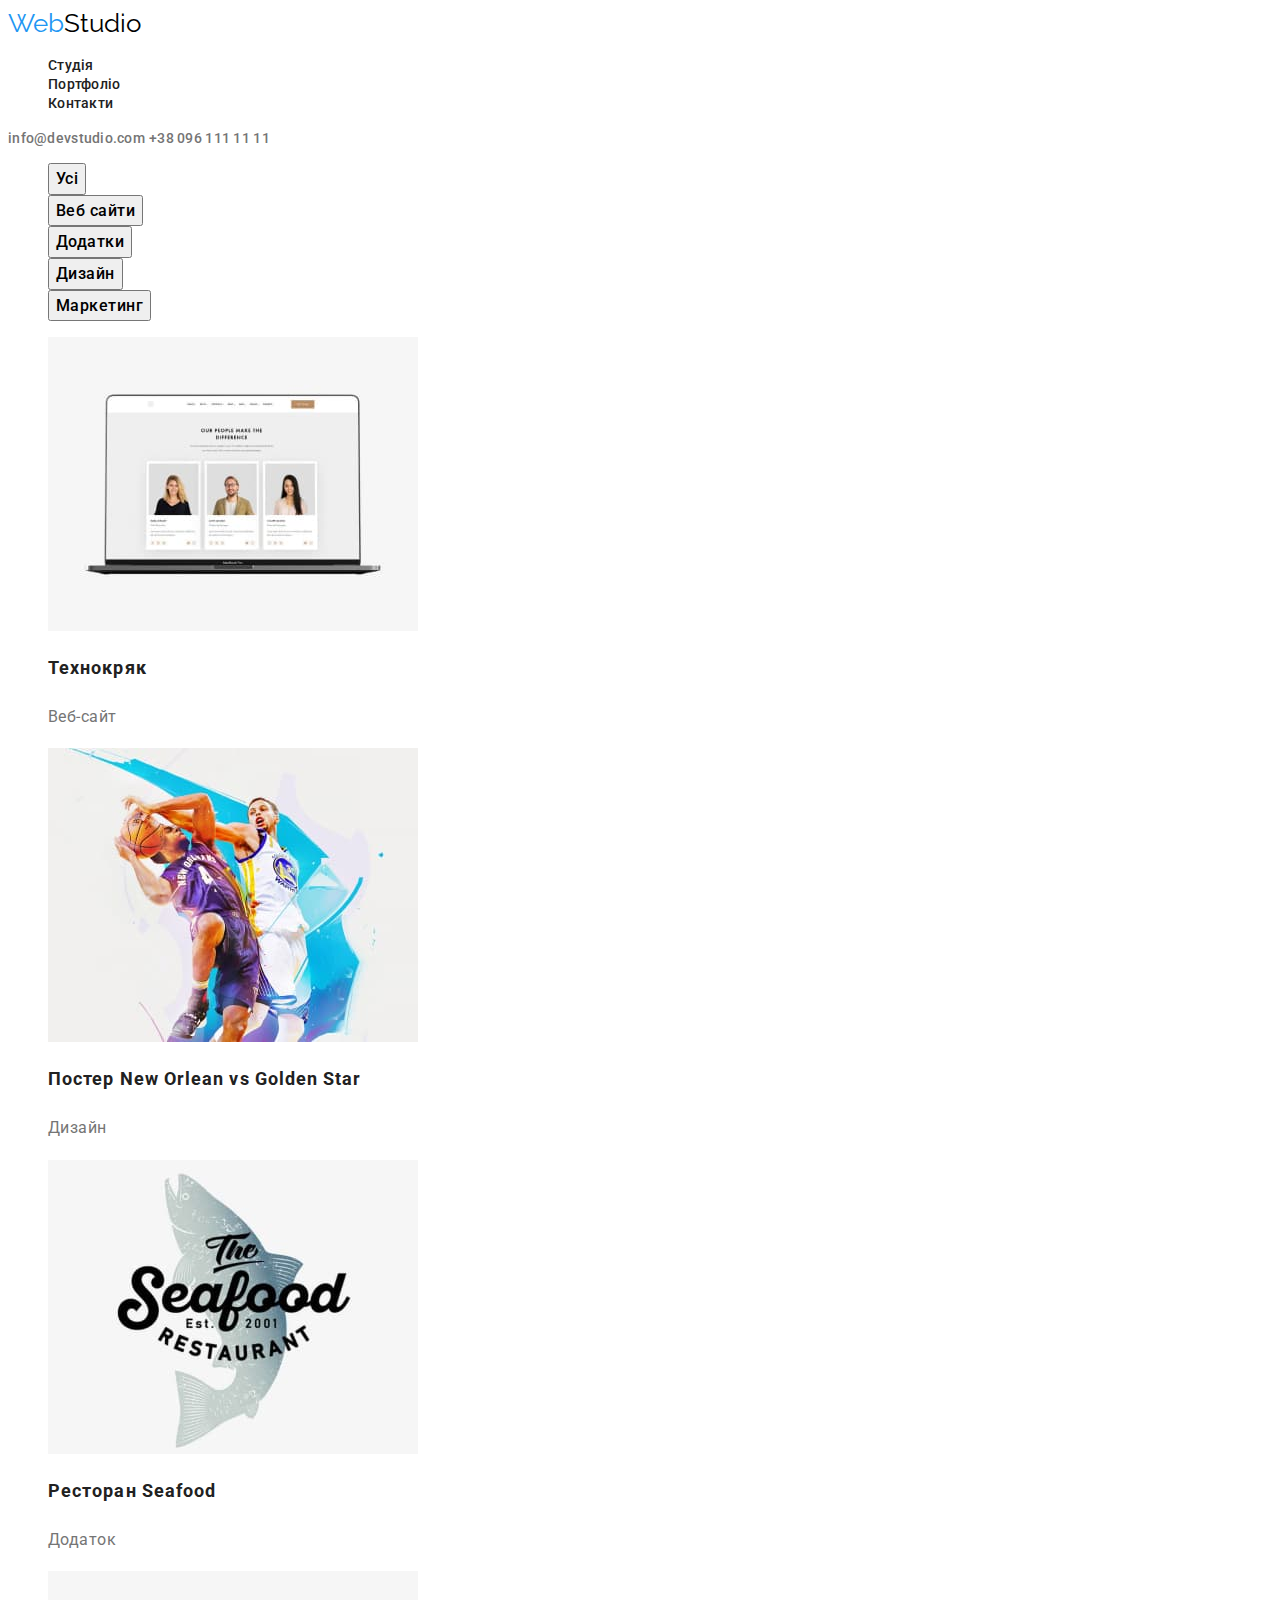
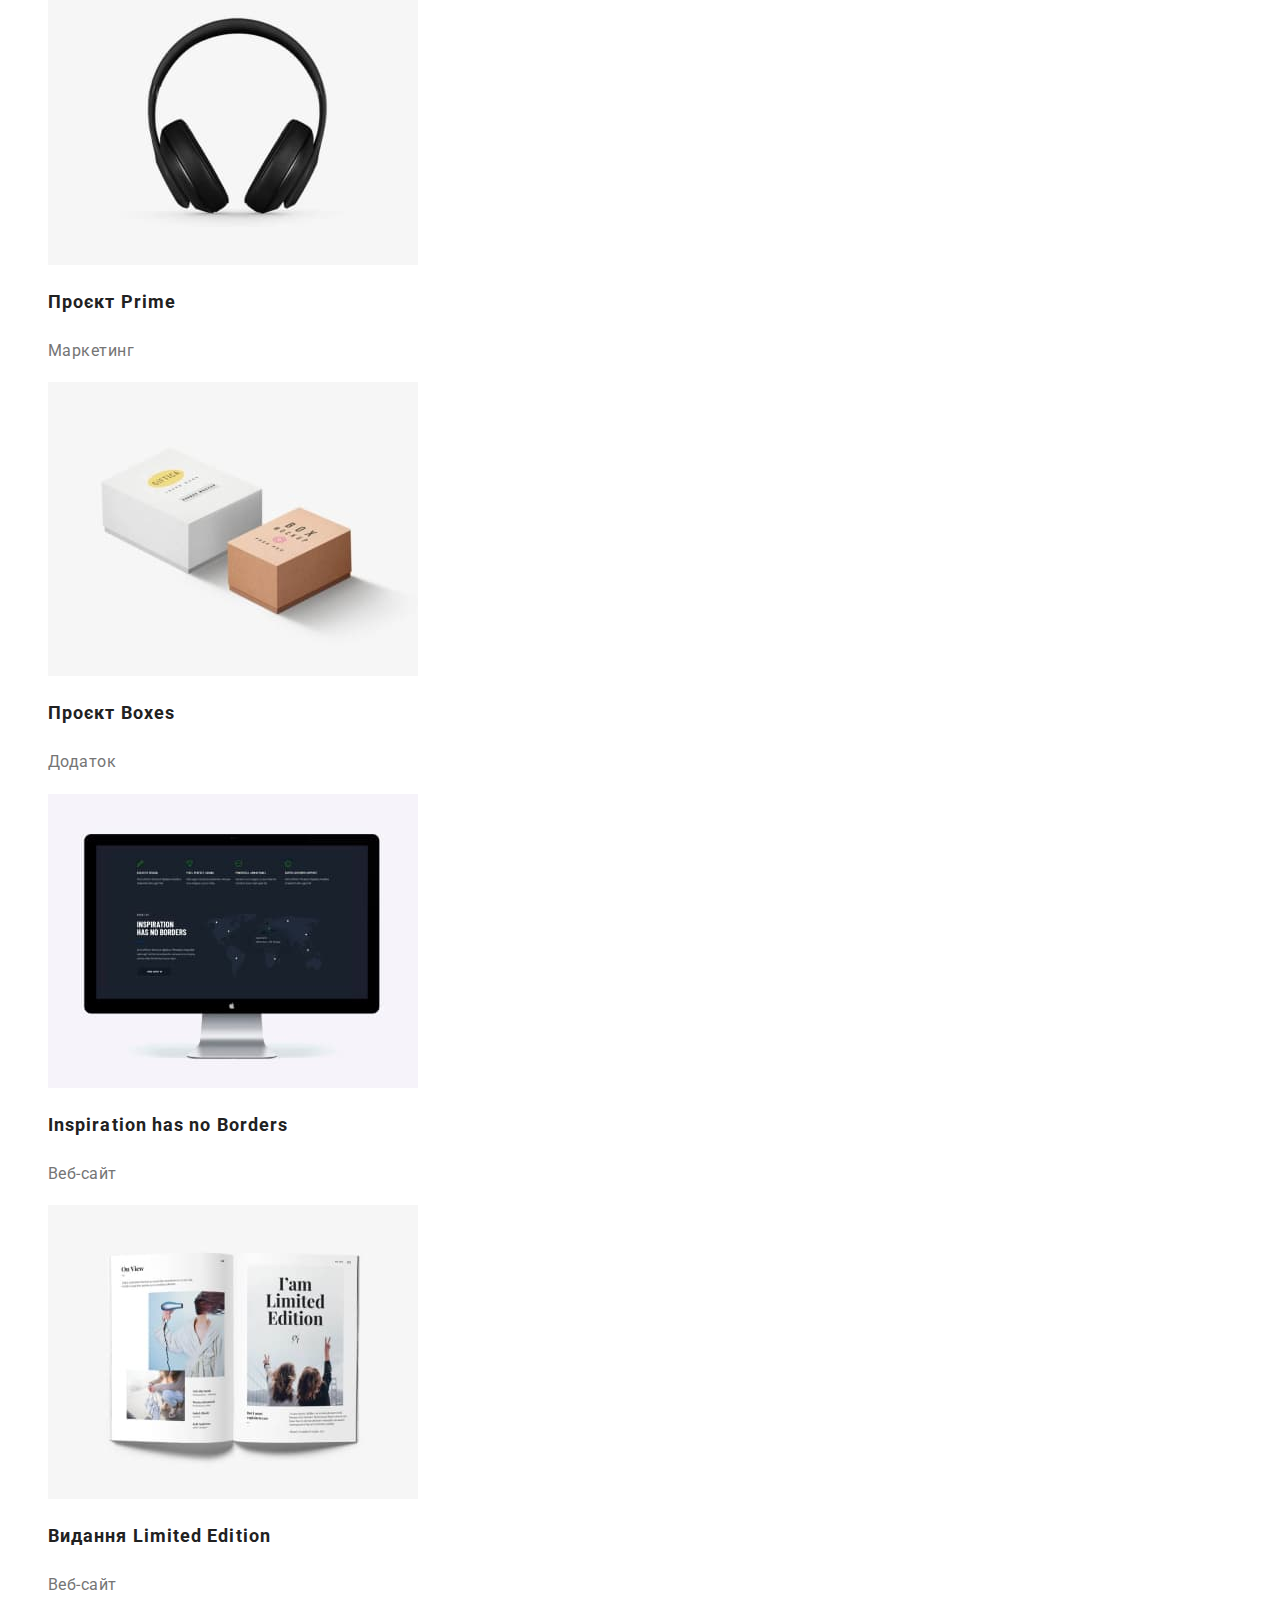
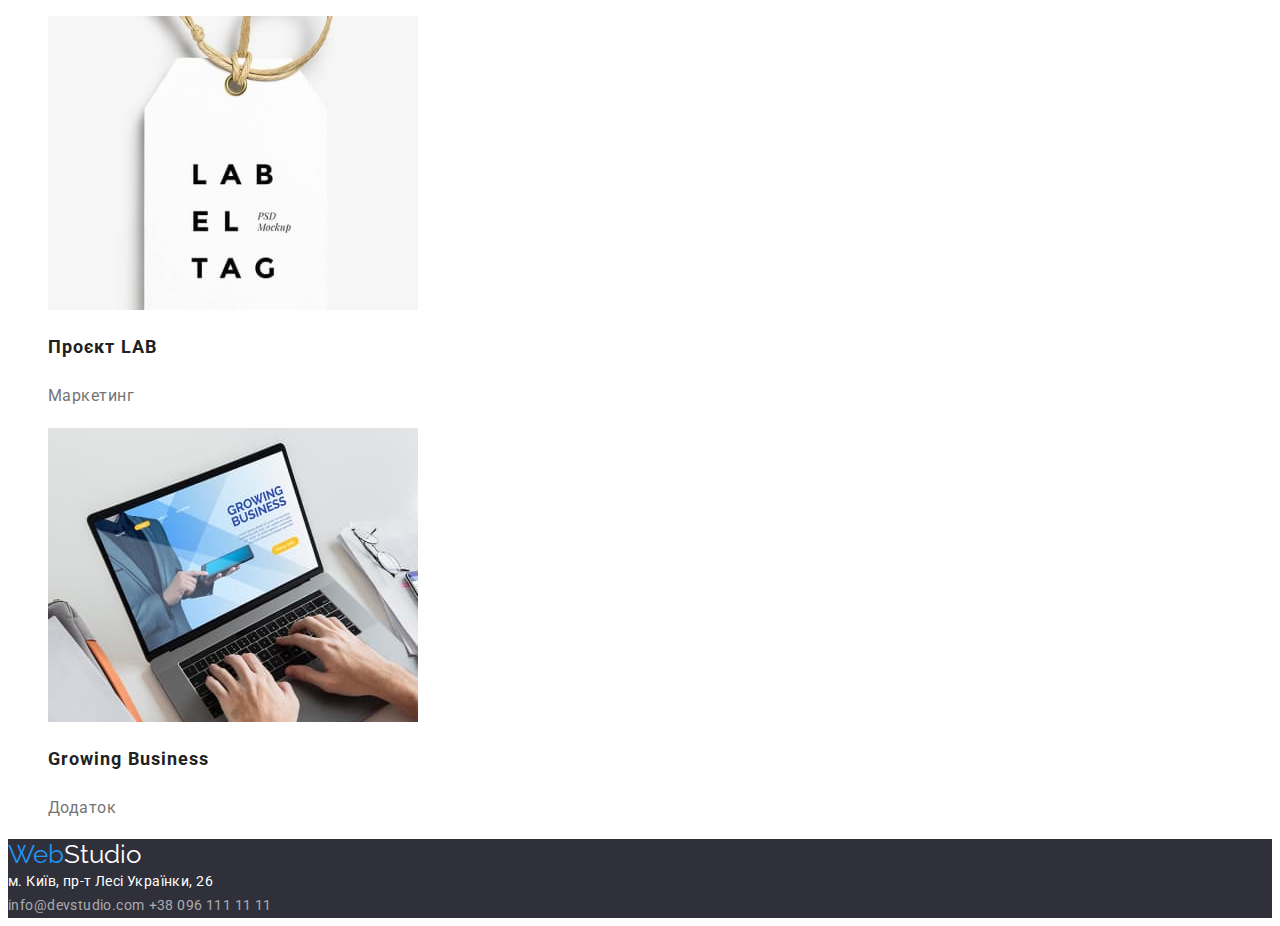
==== portfolio.html @ 0f6d8160 "homework-3" ====
<!DOCTYPE html>
<html lang="uk">
  <head>
    <meta charset="UTF-8" />
    <meta http-equiv="X-UA-Compatible" content="IE=edge" />
    <meta name="viewport" content="width=device-width, initial-scale=1.0" />
    <title>portfolio</title>
    <link
      href="https://fonts.googleapis.com/css2?family=Raleway:wght@700&family=Roboto:wght@400;500;700;900&display=swap"
      rel="stylesheet"
    />
    <link rel="stylesheet" href="./css/styles.css" />
  </head>
  <body>
    <header>
      <a href="./index.html" class="logo-header"><span class="logo-blue">Web</span>Studio</a>
      <nav>
        <ul class="list">
          <li><a class="link" href="./index.html">Студія</a></li>
          <li><a class="link" href="./portfolio.html">Портфоліо</a></li>
          <li><a class="link" href="">Контакти</a></li>
        </ul>
      </nav>
      <a href="mailto:info@devstudio.com" class="link-address">info@devstudio.com</a>
      <a href="tel:+380961111111" class="link-address">+38 096 111 11 11</a>
    </header>
    <main>
      <section>
        <ul class="list">
          <li><button type="button" class="buttons">Усі</button></li>
          <li><button type="button" class="buttons">Веб сайти</button></li>
          <li><button type="button" class="buttons">Додатки</button></li>
          <li><button type="button" class="buttons">Дизайн</button></li>
          <li><button type="button" class="buttons">Маркетинг</button></li>
        </ul>
        <ul class="list">
          <li>
            <img src="./images/techno.jpg" alt="технокряк" width="370" height="294" />
            <h2 class="projects">Технокряк</h2>
            <p class="jobs">Веб-сайт</p>
          </li>
          <li>
            <img src="./images/new-orlean.jpg" alt="постер команд" width="370" height="294" />
            <h2 class="projects">Постер New Orlean vs Golden Star</h2>
            <p class="jobs">Дизайн</p>
          </li>
          <li>
            <img src="./images/seafood.jpg" alt="ресторан" width="370" height="294" />
            <h2 class="projects">Ресторан Seafood</h2>
            <p class="jobs">Додаток</p>
          </li>
          <li>
            <img src="./images/prime.jpg" alt="проект прайм" width="370" height="294" />
            <h2 class="projects">Проєкт Prime</h2>
            <p class="jobs">Маркетинг</p>
          </li>
          <li>
            <img src="./images/boxes.jpg" alt="проект" width="370" height="294" />
            <h2 class="projects">Проєкт Boxes</h2>
            <p class="jobs">Додаток</p>
          </li>
          <li>
            <img
              src="./images/inspiration.jpg"
              alt="зображення веб-сайту"
              width="370"
              height="294"
            />
            <h2 class="projects">Inspiration has no Borders</h2>
            <p class="jobs">Веб-сайт</p>
          </li>
          <li>
            <img src="./images/limited-edition.jpg" alt="видання книги" width="370" height="294" />
            <h2 class="projects">Видання Limited Edition</h2>
            <p class="jobs">Веб-сайт</p>
          </li>
          <li>
            <img src="./images/lab.jpg" alt="проект лаб" width="370" height="294" />
            <h2 class="projects">Проєкт LAB</h2>
            <p class="jobs">Маркетинг</p>
          </li>
          <li>
            <img
              src="./images/growing-business.jpg"
              alt="зображення додатка"
              width="370"
              height="294"
            />
            <h2 class="projects">Growing Business</h2>
            <p class="jobs">Додаток</p>
          </li>
        </ul>
      </section>
    </main>
    <footer class="footer">
      <a href="./index.html" class="logo-info"><span class="logo-blue">Web</span>Studio</a>
      <address class="address">м. Київ, пр-т Лесі Українки, 26</address>
      <a href="mailto:info@devstudio.com" class="contacts">info@devstudio.com</a>
      <a href="tel:+380961111111" class="contacts">+38 096 111 11 11</a>
    </footer>
  </body>
</html>
---- css/styles.css ----
:root {
  --primary-text-color: #212121;
  --title-text-color: #ffffff;
  --accent-color: #2196f3;
  --info-text: #757575;
  --bgc-color: #2f303a;
  --logo-color: #000000;
}

body {
  color: var(--primary-text-color);
  background-color: var(--title-text-color);
  font-family: 'Roboto', sans-serif;
}

.link {
  color: var(--primary-text-color);
  text-decoration: none;
  font-weight: 500;
  font-size: 14px;
  line-height: 1.14;
  letter-spacing: 0.02em;
}
.list .link:hover,
.list .link:focus {
  color: var(--accent-color);
}
.link-address {
  color: var(--info-text);
  text-decoration: none;
  font-weight: 500;
  font-size: 14px;
  line-height: 1.14;
  letter-spacing: 0.02em;
}
.link-address:hover,
.link-address:focus {
  color: var(--accent-color);
}

.title {
  color: var(--title-text-color);
  background-color: var(--bgc-color);
  font-weight: 900;
  font-size: 44px;
  line-height: 1.4;
  text-align: center;
  letter-spacing: 0.06em;
  text-transform: uppercase;
}
.post-title {
  font-size: 36px;
  line-height: 1.2;
  text-align: center;
  letter-spacing: 0.03em;
}
.section {
  text-align: center;
}
.button {
  font-family: 'Roboto';
  background-color: var(--accent-color);
  color: var(--title-text-color);
  cursor: pointer;
  font-weight: 700;
  font-size: 16px;
  line-height: 1.9;
  letter-spacing: 0.06em;
}
.list {
  list-style: none;
}
.text {
  text-transform: uppercase;
  font-size: 14px;
  line-height: 1.14;
  letter-spacing: 0.03em;
}
.post-text {
  color: var(--info-text);
  font-size: 14px;
  line-height: 1.7;
  letter-spacing: 0.03em;
}
.worker {
  font-weight: 500;
  font-size: 16px;
  line-height: 1.2;
  list-style: none;
  letter-spacing: 0.03em;
}
.workplace {
  color: var(--info-text);
  font-size: 16px;
  line-height: 1.2;
  letter-spacing: 0.03em;
}
.footer {
  background-color: var(--bgc-color);
}
.address {
  color: var(--title-text-color);
  font-size: 14px;
  line-height: 1.7;
  font-style: normal;
  letter-spacing: 0.03em;
}
.address:hover,
.address:focus {
  color: var(--accent-color);
}

.contacts {
  color: rgba(255, 255, 255, 0.6);
  font-size: 14px;
  line-height: 1.7;
  text-decoration: none;
  letter-spacing: 0.03em;
}
.contacts:hover,
.contacts:focus {
  color: var(--accent-color);
}
.logo-info {
  font-family: 'Raleway';
  color: var(--title-text-color);
  font-size: 26px;
  line-height: 1.2;
  text-decoration: none;
}
.logo-info .logo-blue {
  color: var(--accent-color);
}

/*portfolio*/
.logo-header {
  font-family: 'Raleway';
  color: var(--logo-color);
  font-size: 26px;
  line-height: 1.2;
  text-decoration: none;
}
.logo-header .logo-blue {
  color: var(--accent-color);
}
.buttons {
  font-family: 'Roboto';
  font-weight: 500;
  font-size: 16px;
  line-height: 1.6;
  cursor: pointer;
  letter-spacing: 0.03em;
}
.buttons:hover,
.buttons:focus {
  background-color: var(--accent-color);
  color: var(--title-text-color);
}
.projects {
  font-size: 18px;
  line-height: 2;
  letter-spacing: 0.06em;
}
.jobs {
  color: var(--info-text);
  font-size: 16px;
  line-height: 1.9;
  letter-spacing: 0.03em;
}
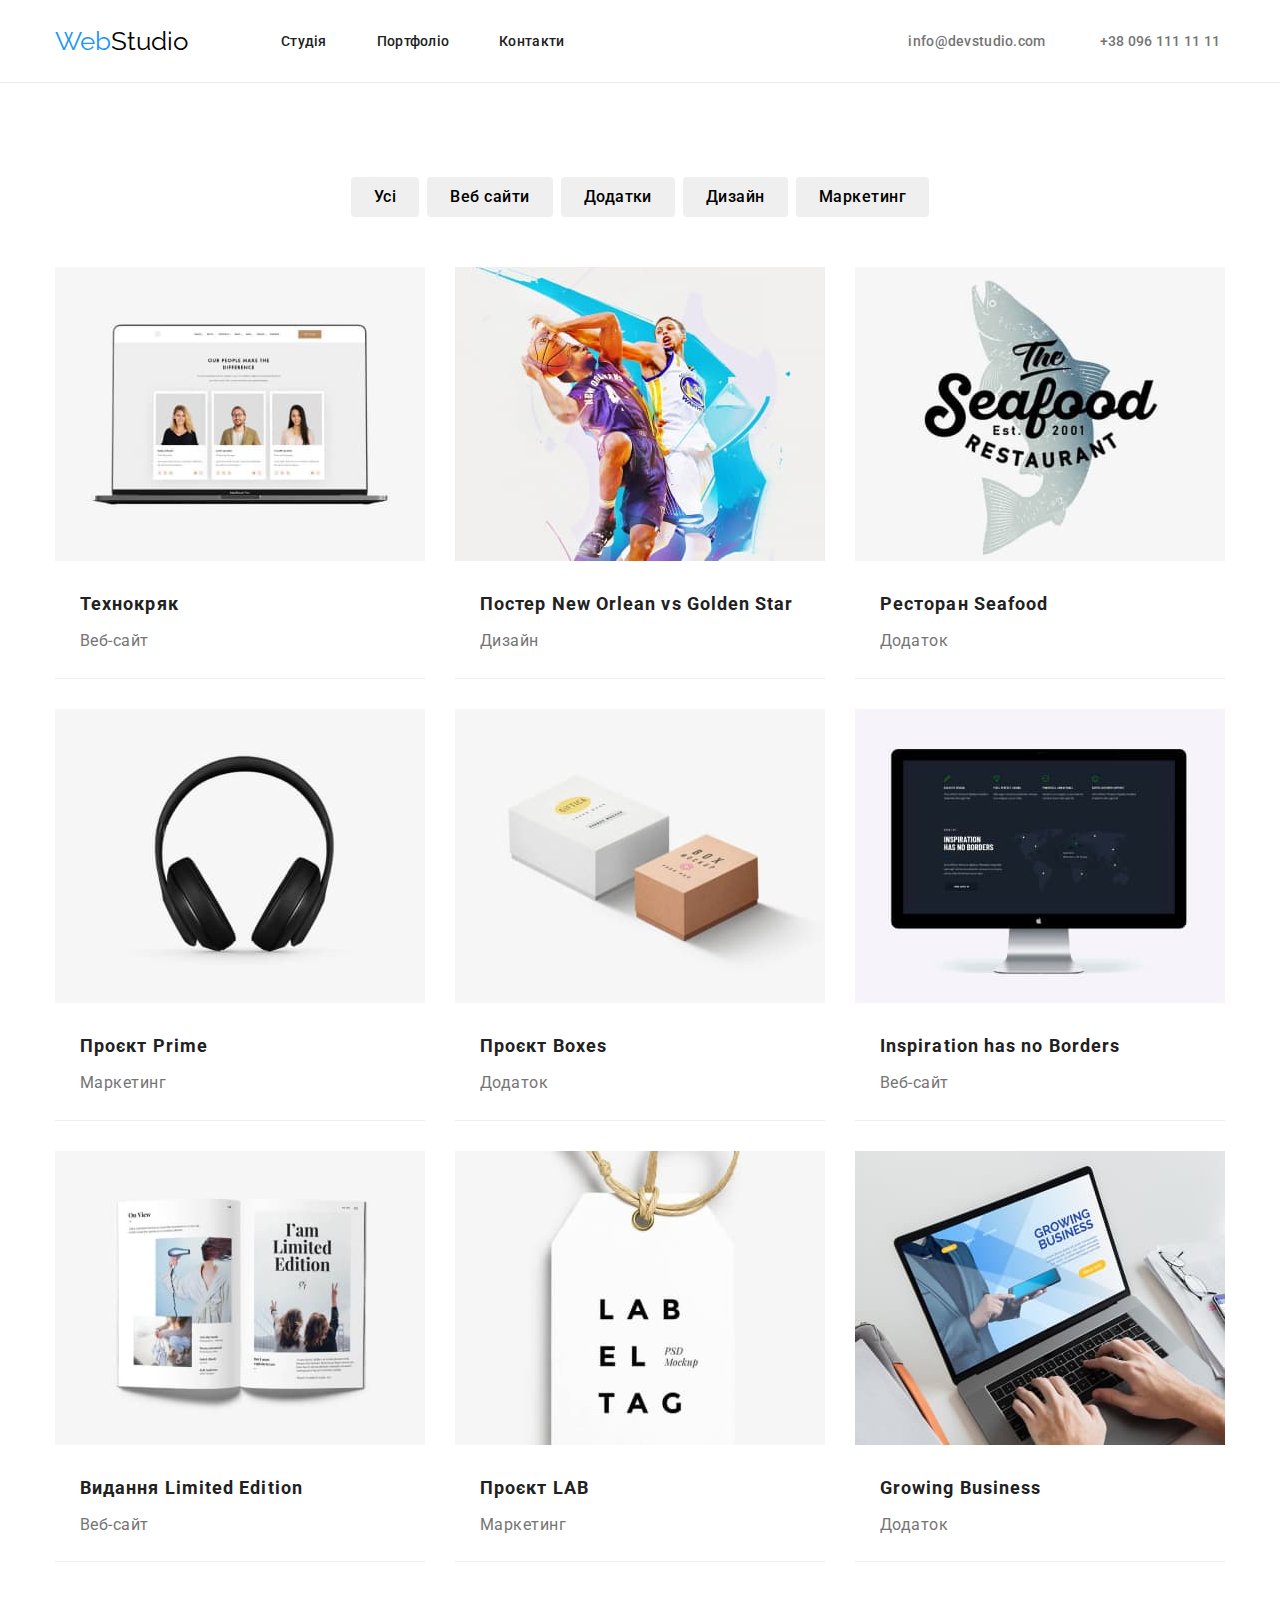
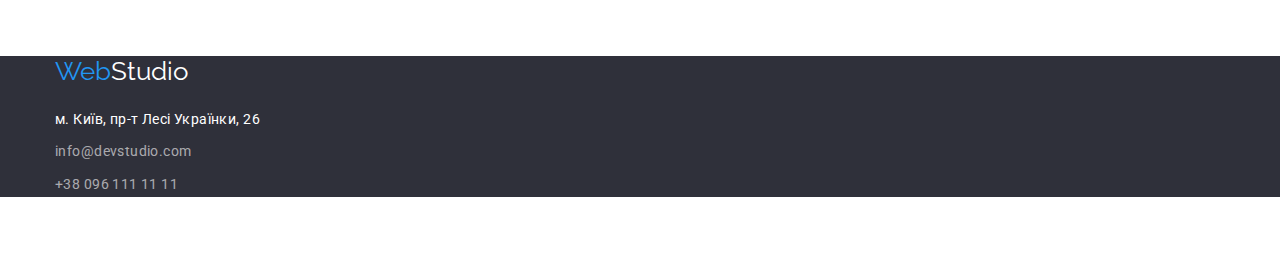
==== commit c607aeea: "hw-03" ====
--- a/portfolio.html
+++ b/portfolio.html
@@ -9,94 +9,133 @@
       href="https://fonts.googleapis.com/css2?family=Raleway:wght@700&family=Roboto:wght@400;500;700;900&display=swap"
       rel="stylesheet"
     />
+    <link
+      rel="stylesheet"
+      href="https://cdnjs.cloudflare.com/ajax/libs/modern-normalize/1.1.0/modern-normalize.min.css"
+    />
     <link rel="stylesheet" href="./css/styles.css" />
   </head>
   <body>
-    <header>
-      <a href="./index.html" class="logo-header"><span class="logo-blue">Web</span>Studio</a>
-      <nav>
-        <ul class="list">
-          <li><a class="link" href="./index.html">Студія</a></li>
-          <li><a class="link" href="./portfolio.html">Портфоліо</a></li>
-          <li><a class="link" href="">Контакти</a></li>
-        </ul>
-      </nav>
-      <a href="mailto:info@devstudio.com" class="link-address">info@devstudio.com</a>
-      <a href="tel:+380961111111" class="link-address">+38 096 111 11 11</a>
+    <header class="header">
+      <div class="container main-nav">
+        <div class="logotype">
+          <a href="./index.html" class="logo-header"><span class="logo-blue">Web</span>Studio</a>
+        </div>
+        <nav>
+          <ul class="list">
+            <li class="item"><a class="link" href="./index.html">Студія</a></li>
+            <li class="item"><a class="link" href="./portfolio.html">Портфоліо</a></li>
+            <li class="item"><a class="link" href="">Контакти</a></li>
+          </ul>
+        </nav>
+        <div class="mail-tel">
+          <a href="mailto:info@devstudio.com" class="link-address">info@devstudio.com</a>
+          <a href="tel:+380961111111" class="link-address">+38 096 111 11 11</a>
+        </div>
+      </div>
     </header>
     <main>
-      <section>
-        <ul class="list">
-          <li><button type="button" class="buttons">Усі</button></li>
-          <li><button type="button" class="buttons">Веб сайти</button></li>
-          <li><button type="button" class="buttons">Додатки</button></li>
-          <li><button type="button" class="buttons">Дизайн</button></li>
-          <li><button type="button" class="buttons">Маркетинг</button></li>
-        </ul>
-        <ul class="list">
-          <li>
-            <img src="./images/techno.jpg" alt="технокряк" width="370" height="294" />
-            <h2 class="projects">Технокряк</h2>
-            <p class="jobs">Веб-сайт</p>
-          </li>
-          <li>
-            <img src="./images/new-orlean.jpg" alt="постер команд" width="370" height="294" />
-            <h2 class="projects">Постер New Orlean vs Golden Star</h2>
-            <p class="jobs">Дизайн</p>
-          </li>
-          <li>
-            <img src="./images/seafood.jpg" alt="ресторан" width="370" height="294" />
-            <h2 class="projects">Ресторан Seafood</h2>
-            <p class="jobs">Додаток</p>
-          </li>
-          <li>
-            <img src="./images/prime.jpg" alt="проект прайм" width="370" height="294" />
-            <h2 class="projects">Проєкт Prime</h2>
-            <p class="jobs">Маркетинг</p>
-          </li>
-          <li>
-            <img src="./images/boxes.jpg" alt="проект" width="370" height="294" />
-            <h2 class="projects">Проєкт Boxes</h2>
-            <p class="jobs">Додаток</p>
-          </li>
-          <li>
-            <img
-              src="./images/inspiration.jpg"
-              alt="зображення веб-сайту"
-              width="370"
-              height="294"
-            />
-            <h2 class="projects">Inspiration has no Borders</h2>
-            <p class="jobs">Веб-сайт</p>
-          </li>
-          <li>
-            <img src="./images/limited-edition.jpg" alt="видання книги" width="370" height="294" />
-            <h2 class="projects">Видання Limited Edition</h2>
-            <p class="jobs">Веб-сайт</p>
-          </li>
-          <li>
-            <img src="./images/lab.jpg" alt="проект лаб" width="370" height="294" />
-            <h2 class="projects">Проєкт LAB</h2>
-            <p class="jobs">Маркетинг</p>
-          </li>
-          <li>
-            <img
-              src="./images/growing-business.jpg"
-              alt="зображення додатка"
-              width="370"
-              height="294"
-            />
-            <h2 class="projects">Growing Business</h2>
-            <p class="jobs">Додаток</p>
-          </li>
-        </ul>
+      <section class="section menu-nav">
+        <div class="container">
+          <ul class="nav-portfolio">
+            <li class="nav-item"><button type="button" class="buttons">Усі</button></li>
+            <li class="nav-item"><button type="button" class="buttons">Веб сайти</button></li>
+            <li class="nav-item"><button type="button" class="buttons">Додатки</button></li>
+            <li class="nav-item"><button type="button" class="buttons">Дизайн</button></li>
+            <li class="nav-item"><button type="button" class="buttons">Маркетинг</button></li>
+          </ul>
+          <ul class="photo-projects">
+            <li class="details">
+              <img src="./images/techno.jpg" alt="технокряк" width="370" height="294" />
+              <div class="frame">
+                <h2 class="projects">Технокряк</h2>
+                <p class="jobs">Веб-сайт</p>
+              </div>
+            </li>
+            <li class="details">
+              <img src="./images/new-orlean.jpg" alt="постер команд" width="370" height="294" />
+              <div class="frame">
+                <h2 class="projects">Постер New Orlean vs Golden Star</h2>
+                <p class="jobs">Дизайн</p>
+              </div>
+            </li>
+            <li class="details">
+              <img src="./images/seafood.jpg" alt="ресторан" width="370" height="294" />
+              <div class="frame">
+                <h2 class="projects">Ресторан Seafood</h2>
+                <p class="jobs">Додаток</p>
+              </div>
+            </li>
+            <li class="details">
+              <img src="./images/prime.jpg" alt="проект прайм" width="370" height="294" />
+              <div class="frame">
+                <h2 class="projects">Проєкт Prime</h2>
+                <p class="jobs">Маркетинг</p>
+              </div>
+            </li>
+            <li class="details">
+              <img src="./images/boxes.jpg" alt="проект" width="370" height="294" />
+              <div class="frame">
+                <h2 class="projects">Проєкт Boxes</h2>
+                <p class="jobs">Додаток</p>
+              </div>
+            </li>
+            <li class="details">
+              <img
+                src="./images/inspiration.jpg"
+                alt="зображення веб-сайту"
+                width="370"
+                height="294"
+              />
+              <div class="frame">
+                <h2 class="projects">Inspiration has no Borders</h2>
+                <p class="jobs">Веб-сайт</p>
+              </div>
+            </li>
+            <li class="details">
+              <img
+                src="./images/limited-edition.jpg"
+                alt="видання книги"
+                width="370"
+                height="294"
+              />
+              <div class="frame">
+                <h2 class="projects">Видання Limited Edition</h2>
+                <p class="jobs">Веб-сайт</p>
+              </div>
+            </li>
+            <li class="details">
+              <img src="./images/lab.jpg" alt="проект лаб" width="370" height="294" />
+              <div class="frame">
+                <h2 class="projects">Проєкт LAB</h2>
+                <p class="jobs">Маркетинг</p>
+              </div>
+            </li>
+            <li class="details">
+              <img
+                src="./images/growing-business.jpg"
+                alt="зображення додатка"
+                width="370"
+                height="294"
+              />
+              <div class="frame">
+                <h2 class="projects">Growing Business</h2>
+                <p class="jobs">Додаток</p>
+              </div>
+            </li>
+          </ul>
+        </div>
       </section>
     </main>
     <footer class="footer">
-      <a href="./index.html" class="logo-info"><span class="logo-blue">Web</span>Studio</a>
-      <address class="address">м. Київ, пр-т Лесі Українки, 26</address>
-      <a href="mailto:info@devstudio.com" class="contacts">info@devstudio.com</a>
-      <a href="tel:+380961111111" class="contacts">+38 096 111 11 11</a>
+      <div class="container">
+        <div class="footer-logo">
+          <a href="./index.html" class="logo-info"><span class="logo-blue">Web</span>Studio</a>
+        </div>
+        <address class="address">м. Київ, пр-т Лесі Українки, 26</address>
+        <a href="mailto:info@devstudio.com" class="contacts">info@devstudio.com</a>
+        <a href="tel:+380961111111" class="contacts">+38 096 111 11 11</a>
+      </div>
     </footer>
   </body>
 </html>
--- a/css/styles.css
+++ b/css/styles.css
@@ -13,6 +13,47 @@
   font-family: 'Roboto', sans-serif;
 }
 
+.container {
+  width: 1200px;
+  padding-right: 15px;
+  padding-left: 15px;
+  margin: 0 auto;
+
+  /*outline: 1px solid blueviolet;*/
+}
+.section {
+  padding-top: 94px;
+  padding-bottom: 94px;
+}
+.main-nav {
+  display: flex;
+  align-items: center;
+}
+/*Скидання стилів*/
+ul {
+  padding: 0;
+  margin: 0;
+}
+h1 {
+  padding: 0;
+  margin: 0;
+}
+h2 {
+  padding: 0;
+  margin: 0;
+}
+h3 {
+  padding: 0;
+  margin: 0;
+}
+p {
+  padding: 0;
+  margin: 0;
+}
+.header {
+  border-bottom: 1px solid #ececec;
+}
+
 .link {
   color: var(--primary-text-color);
   text-decoration: none;
@@ -21,11 +62,32 @@
   line-height: 1.14;
   letter-spacing: 0.02em;
 }
+.list {
+  display: inline-flex;
+  padding-left: 0;
+
+  list-style: none;
+}
+.list .item {
+  margin-top: 32px;
+  margin-right: 50px;
+  margin-bottom: 32px;
+}
+.list .item:last-child {
+  margin-right: 0;
+}
+
 .list .link:hover,
 .list .link:focus {
   color: var(--accent-color);
 }
+
 .link-address {
+  margin-right: 50px;
+  margin-left: 344px;
+  margin-top: 32px;
+  margin-bottom: 32px;
+
   color: var(--info-text);
   text-decoration: none;
   font-weight: 500;
@@ -38,26 +100,61 @@
   color: var(--accent-color);
 }
 
+.link-address:last-child {
+  margin-right: 0;
+  margin-left: 0;
+}
+
+.hero-title {
+  text-align: center;
+
+  background-color: var(--bgc-color);
+}
+
 .title {
-  color: var(--title-text-color);
-  background-color: var(--bgc-color);
+  padding-top: 200px;
+  margin-top: 0;
+  margin-bottom: 30px;
+
+  color: var(--title-text-color);
   font-weight: 900;
   font-size: 44px;
   line-height: 1.4;
-  text-align: center;
+  /*text-align: center;*/
   letter-spacing: 0.06em;
   text-transform: uppercase;
 }
 .post-title {
+  margin-top: 0;
+  margin-bottom: 50px;
+
   font-size: 36px;
   line-height: 1.2;
   text-align: center;
   letter-spacing: 0.03em;
 }
-.section {
-  text-align: center;
-}
+
+.photo {
+  padding: 0;
+
+  display: flex;
+  list-style: none;
+}
+
+.image-item {
+  margin-right: 30px;
+}
+.image-item:last-child {
+  margin-right: 0;
+}
+
 .button {
+  display: inline-block;
+  padding: 10px 32px;
+  min-width: 216px;
+  text-align: center;
+  margin-bottom: 200px;
+
   font-family: 'Roboto';
   background-color: var(--accent-color);
   color: var(--title-text-color);
@@ -66,11 +163,27 @@
   font-size: 16px;
   line-height: 1.9;
   letter-spacing: 0.06em;
-}
-.list {
-  list-style: none;
-}
+  border-radius: 4px;
+  border: 1px solid transparent;
+}
+
+.hero {
+  display: flex;
+  justify-content: space-between;
+
+  list-style: none;
+}
+
+.hero-item {
+  margin-right: 30px;
+}
+.hero-item:last-child {
+  margin-right: 0;
+}
+
 .text {
+  margin-bottom: 10px;
+
   text-transform: uppercase;
   font-size: 14px;
   line-height: 1.14;
@@ -82,57 +195,99 @@
   line-height: 1.7;
   letter-spacing: 0.03em;
 }
+
+.employees {
+  display: flex;
+  padding: 0;
+  list-style: none;
+}
+
+.worker-list {
+  margin-right: 30px;
+}
+.worker-list:last-child {
+  margin-right: 0;
+}
 .worker {
+  margin-top: 30px;
+  margin-bottom: 10px;
+
   font-weight: 500;
   font-size: 16px;
   line-height: 1.2;
   list-style: none;
   letter-spacing: 0.03em;
+  text-align: center;
 }
 .workplace {
+  margin-top: 0;
+  margin-bottom: 30px;
+
   color: var(--info-text);
   font-size: 16px;
   line-height: 1.2;
   letter-spacing: 0.03em;
+  text-align: center;
+}
+
+.address {
+  margin-bottom: 9px;
+
+  color: var(--title-text-color);
+  font-size: 14px;
+  line-height: 1.7;
+  font-style: normal;
+  letter-spacing: 0.03em;
+}
+.address:hover,
+.address:focus {
+  color: var(--accent-color);
+}
+
+.contacts {
+  display: block;
+  margin-bottom: 9px;
+
+  color: rgba(255, 255, 255, 0.6);
+  font-size: 14px;
+  line-height: 1.7;
+  text-decoration: none;
+  letter-spacing: 0.03em;
+}
+.contacts:last-child {
+  margin-bottom: 60px;
+}
+.contacts:hover,
+.contacts:focus {
+  color: var(--accent-color);
+}
+
+.logotype {
+  margin-right: 93px;
+}
+
+.logo-info {
+  /* margin-bottom: 20px;*/
+
+  font-family: 'Raleway';
+  color: var(--title-text-color);
+  font-size: 26px;
+  line-height: 1.2;
+  text-decoration: none;
+}
+.logo-info .logo-blue {
+  color: var(--accent-color);
+}
+.footer-logo {
+  /*margin-top: 60px;*/
+  margin-bottom: 20px;
 }
 .footer {
   background-color: var(--bgc-color);
 }
-.address {
-  color: var(--title-text-color);
-  font-size: 14px;
-  line-height: 1.7;
-  font-style: normal;
-  letter-spacing: 0.03em;
-}
-.address:hover,
-.address:focus {
-  color: var(--accent-color);
-}
-
-.contacts {
-  color: rgba(255, 255, 255, 0.6);
-  font-size: 14px;
-  line-height: 1.7;
-  text-decoration: none;
-  letter-spacing: 0.03em;
-}
-.contacts:hover,
-.contacts:focus {
-  color: var(--accent-color);
-}
-.logo-info {
-  font-family: 'Raleway';
-  color: var(--title-text-color);
-  font-size: 26px;
-  line-height: 1.2;
-  text-decoration: none;
-}
-.logo-info .logo-blue {
-  color: var(--accent-color);
-}
 
 /*portfolio*/
+
 .logo-header {
   font-family: 'Raleway';
   color: var(--logo-color);
@@ -143,27 +298,78 @@
 .logo-header .logo-blue {
   color: var(--accent-color);
 }
+.nav-portfolio {
+  padding-left: 0;
+  margin-top: 0;
+  margin-bottom: 50px;
+
+  list-style: none;
+  display: inline-flex;
+}
+
+.nav-item {
+  margin-right: 8px;
+}
+
+.menu-nav {
+  text-align: center;
+}
+
 .buttons {
+  display: inline-block;
+  padding: 6px 22px;
+  border: 1px solid transparent;
+
   font-family: 'Roboto';
   font-weight: 500;
   font-size: 16px;
   line-height: 1.6;
   cursor: pointer;
   letter-spacing: 0.03em;
-}
+  border-radius: 4px;
+}
+.nav-item:last-child {
+  margin-right: 0;
+}
+
 .buttons:hover,
 .buttons:focus {
   background-color: var(--accent-color);
   color: var(--title-text-color);
 }
+
+.photo-projects {
+  display: flex;
+  flex-wrap: wrap;
+  gap: 30px;
+  padding: 0;
+  margin: 0;
+  list-style: none;
+}
+.photo-projects:nth-last-child(3n) {
+  margin-right: 0;
+}
+
+.details {
+  text-align: left;
+  border-bottom: 1px solid #eeeeee;
+}
+
 .projects {
+  margin: 20px 24px 4px;
+
   font-size: 18px;
   line-height: 2;
   letter-spacing: 0.06em;
 }
 .jobs {
+  margin: 0 24px 20px;
+
   color: var(--info-text);
   font-size: 16px;
   line-height: 1.9;
   letter-spacing: 0.03em;
 }
+.frame {
+  border: 1px solid transparent;
+}
